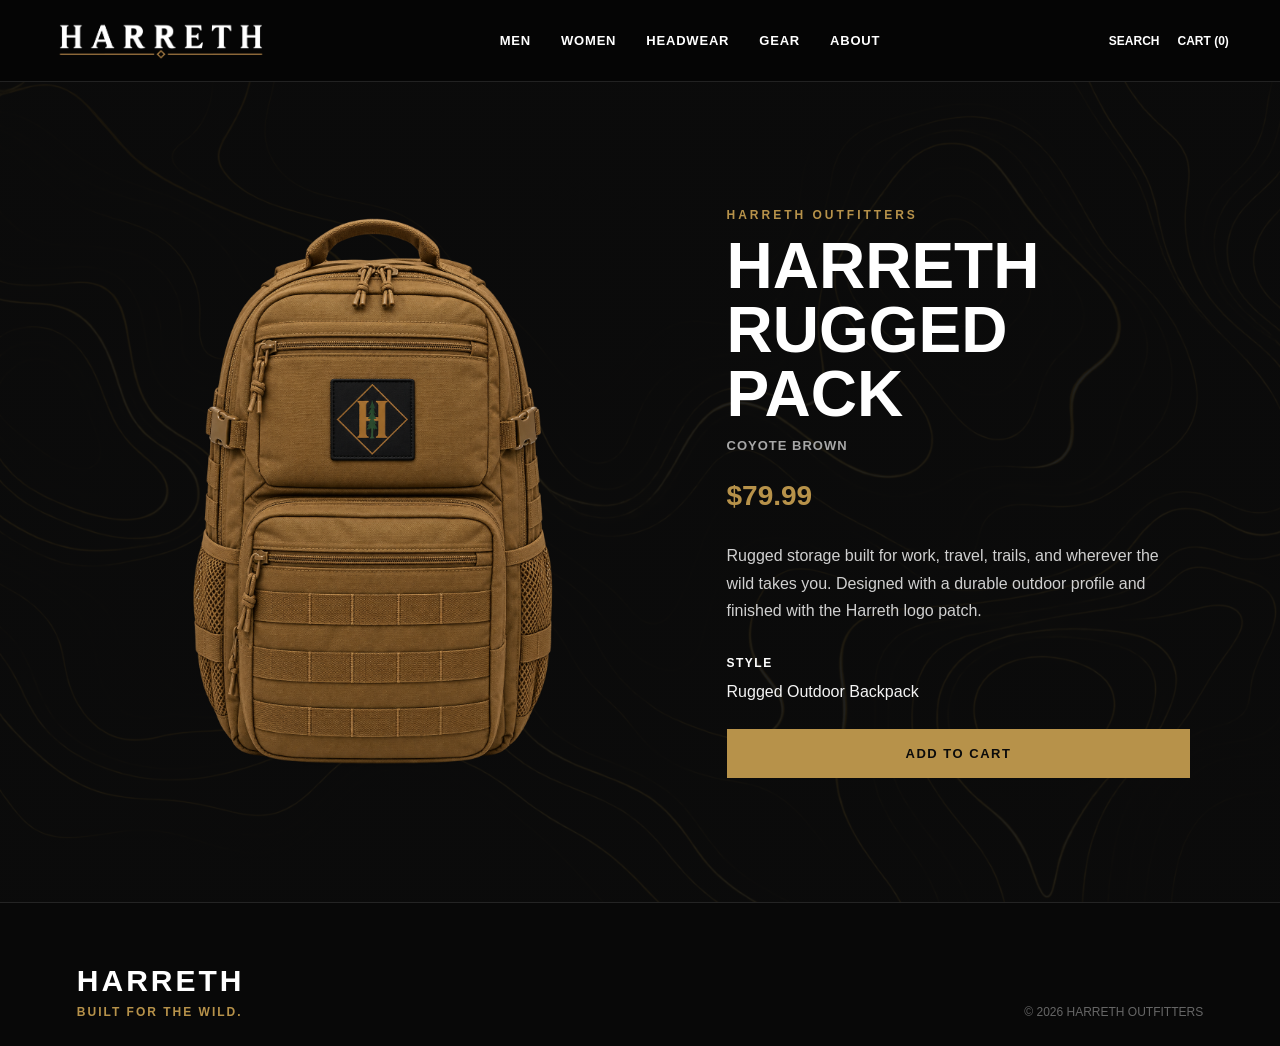
==== gear-backpack.html @ 2b0a272f "Add files via upload" ====
<!DOCTYPE html>
<html lang="en">

<head>
  <meta charset="UTF-8">
  <meta name="viewport" content="width=device-width, initial-scale=1.0">

  <title>Harreth Rugged Backpack | Harreth Outfitters</title>

  <link rel="stylesheet" href="style.css">
</head>

<body>

  <header class="site-header">

    <a href="index.html" class="logo">
      <img src="images/logo.png" alt="Harreth Outfitters">
    </a>

    <nav>
      <a href="men.html">MEN</a>
      <a href="women.html">WOMEN</a>
      <a href="headwear.html">HEADWEAR</a>
      <a href="gear.html">GEAR</a>
      <a href="#">ABOUT</a>
    </nav>

    <div class="header-actions">
      <span>SEARCH</span>
      <span>CART (0)</span>
    </div>

  </header>

  <main class="product-page">

    <div class="product-page-grid">

      <div class="product-page-image">
        <img
          src="images/backpack3.png"
          alt="Harreth Rugged Coyote Brown Backpack"
        >
      </div>

      <div class="product-page-info">

        <p class="product-eyebrow">
          HARRETH OUTFITTERS
        </p>

        <h1>
          HARRETH RUGGED PACK
        </h1>

        <p class="product-color">
          COYOTE BROWN
        </p>

        <p class="product-price">
          $79.99
        </p>

        <p class="product-description">
          Rugged storage built for work, travel, trails, and wherever the wild
          takes you. Designed with a durable outdoor profile and finished with
          the Harreth logo patch.
        </p>

        <div class="product-option">
          <label>STYLE</label>
          <p>Rugged Outdoor Backpack</p>
        </div>

        <button class="add-cart-btn">
          ADD TO CART
        </button>

      </div>

    </div>

  </main>

  <footer>

    <div class="footer-brand">
      <h2>HARRETH</h2>
      <p>BUILT FOR THE WILD.</p>
    </div>

    <p>© 2026 HARRETH OUTFITTERS</p>

  </footer>

</body>

</html>
---- style.css ----
/* ================================
   HARRETH OUTFITTERS
   Clean Master Stylesheet
================================ */

/* ---------- RESET ---------- */

* {
  margin: 0;
  padding: 0;
  box-sizing: border-box;
}

html {
  scroll-behavior: smooth;
}

body {
  font-family: Arial, Helvetica, sans-serif;
  background: #111111;
  color: #f4f4f4;
  line-height: 1.5;
}

img {
  max-width: 100%;
  display: block;
}

a {
  color: inherit;
  text-decoration: none;
}


/* ---------- COLORS ---------- */

:root {
  --black: #0b0b0b;
  --dark: #151515;
  --charcoal: #222222;
  --gray: #8d8d8d;
  --light: #f4f4f4;
  --white: #ffffff;

  --gold: #b7924a;
  --gold-hover: #d0aa60;
}


/* ================================
   SITE HEADER
================================ */

.site-header {
  height: 82px;
  padding: 0 4%;

  display: flex;
  align-items: center;
  justify-content: space-between;

  background: #050505;
  border-bottom: 1px solid #222;

  position: sticky;
  top: 0;
  z-index: 1000;
}

.logo img {
  width: 220px;
  height: auto;
}

nav {
  display: flex;
  gap: 30px;
}

nav a {
  color: var(--white);

  font-size: 13px;
  font-weight: 800;

  letter-spacing: 0.8px;
  text-transform: uppercase;

  transition: color 0.2s ease;
}

nav a:hover {
  color: var(--gold);
}

.header-actions {
  display: flex;
  gap: 18px;

  color: var(--white);

  font-size: 12px;
  font-weight: 700;
}


/* ================================
   HERO
================================ */

.hero {
  min-height: 680px;

  position: relative;

  display: flex;
  align-items: center;

  padding: 60px 7%;

  background:
    linear-gradient(
      90deg,
      rgba(0, 0, 0, 0.88) 0%,
      rgba(0, 0, 0, 0.55) 48%,
      rgba(0, 0, 0, 0.12) 100%
    ),
    url("images/hero.png");

  background-size: cover;
  background-repeat: no-repeat;
  background-position: center 10%;
}

.hero-content {
  max-width: 680px;
}

.hero .eyebrow {
  color: var(--gold);

  font-size: 14px;
  font-weight: 900;

  text-transform: uppercase;
  letter-spacing: 3px;

  margin-bottom: 15px;
}

.hero h1 {
  font-size: clamp(50px, 7vw, 92px);

  line-height: 0.95;
  font-weight: 900;

  letter-spacing: -3px;
  text-transform: uppercase;

  margin-bottom: 25px;
}

.hero-description {
  max-width: 570px;

  color: #d2d2d2;

  font-size: 18px;

  margin-bottom: 32px;
}

.hero-buttons {
  display: flex;
  align-items: center;
  flex-wrap: wrap;
}


/* ================================
   BUTTONS
================================ */

.btn {
  display: inline-block;

  background: var(--gold);
  color: var(--black);

  padding: 16px 30px;

  border: 2px solid var(--gold);

  font-size: 13px;
  font-weight: 900;

  letter-spacing: 1.5px;
  text-transform: uppercase;

  transition:
    background 0.2s ease,
    border-color 0.2s ease,
    color 0.2s ease,
    transform 0.2s ease;
}

.btn:hover {
  background: var(--gold-hover);
  border-color: var(--gold-hover);
  transform: translateY(-2px);
}

.btn-dark {
  background: transparent;
  color: var(--white);

  border-color: var(--white);

  margin-left: 10px;
}

.btn-dark:hover {
  background: var(--white);
  border-color: var(--white);
  color: var(--black);
}


/* ================================
   GENERAL SECTIONS
================================ */

section {
  padding: 85px 6%;
}

.section-heading {
  max-width: 1500px;
  margin: 0 auto 10px;
}

.section-heading > p {
  color: var(--white);

  font-size: 13px;
  font-weight: 800;

  letter-spacing: 0.5px;
  text-transform: uppercase;
}

.section-heading h2 {
  color: var(--white);

  font-size: clamp(26px, 3vw, 38px);
  font-weight: 900;

  line-height: 1;
  text-transform: uppercase;

  margin-top: 5px;
}


/* ================================
   CATEGORY / SHOP HARRETH GRID
================================ */

.categories {
  background:
    linear-gradient(
      rgba(10, 10, 10, 0.88),
      rgba(10, 10, 10, 0.88)
    ),
    url("images/topo-lines.png");

  background-size: cover;
  background-position: center;
  background-repeat: no-repeat;
}

.category-grid {
  max-width: 1500px;
  margin: auto;

  display: grid;
  grid-template-columns: repeat(4, minmax(0, 1fr));

  gap: 14px;
}

.category-card {
  min-height: 440px;

  position: relative;
  overflow: hidden;

  background: #1f1f1f;

  display: flex;
  align-items: flex-end;

  cursor: pointer;

  transition:
    transform 0.3s ease,
    border-color 0.3s ease;
}

.category-card:hover {
  transform: translateY(-6px);
}

.category-card img {
  position: absolute;

  width: 100%;
  height: 85%;

  top: 20px;
  left: 0;

  object-fit: contain;

  transition: transform 0.4s ease;
}

.category-card:hover img {
  transform: scale(1.04);
}

.category-card::after {
  content: "";

  position: absolute;
  inset: 0;

  background:
    linear-gradient(
      to top,
      rgba(0, 0, 0, 0.98) 0%,
      rgba(0, 0, 0, 0.78) 18%,
      rgba(0, 0, 0, 0.20) 48%,
      rgba(0, 0, 0, 0.02) 72%
    );

  pointer-events: none;
}

/*
   Your current index.html uses a plain <div>
   inside each .category-card, so target that
   directly instead of the old .category-content class.
*/

.category-card > div {
  position: relative;
  z-index: 2;

  width: 100%;

  padding: 30px 22px 22px;
}

.category-card > div span {
  display: block;

  color: var(--gold);

  font-size: 14px;
  font-weight: 800;

  letter-spacing: 1px;

  margin-bottom: 3px;
}

.category-card > div h3 {
  color: var(--white);

  font-size: 25px;
  font-weight: 900;

  line-height: 1;
  letter-spacing: -0.5px;

  text-transform: uppercase;

  margin: 0 0 7px;
}

.category-card > div p {
  color: #d5d5d5;

  font-size: 13px;
  font-weight: 700;

  letter-spacing: 1px;
  text-transform: uppercase;

  margin: 0;

  transition:
    color 0.3s ease,
    transform 0.3s ease;
}

.category-card:hover > div p {
  color: var(--white);
  transform: translateX(3px);
}


/* ================================
   BRAND STRIP
================================ */

.brand-strip {
  padding: 55px 6%;

  background: #111111;

  display: flex;
  align-items: center;
  justify-content: space-between;

  gap: 24px;

  border-top: 1px solid #202020;
  border-bottom: 1px solid #202020;
}

.brand-strip p {
  color: var(--white);

  font-size: clamp(17px, 2vw, 24px);
  font-weight: 900;

  letter-spacing: 0.5px;
  text-transform: uppercase;
}


/* ================================
   FOOTER
================================ */

footer {
  background: #080808;

  padding: 55px 6% 25px;

  border-top: 1px solid #242424;

  display: flex;
  align-items: flex-end;
  justify-content: space-between;

  gap: 30px;
}

.footer-brand h2 {
  color: var(--white);

  font-size: 30px;
  font-weight: 900;

  letter-spacing: 3px;
}

.footer-brand p {
  color: var(--gold);

  font-size: 12px;
  font-weight: 800;

  letter-spacing: 2px;
}

footer > p {
  color: #666;

  font-size: 12px;
}


/* ================================
   MEN'S COLLECTION PAGE
================================ */

.mens-hero {
  background: #161616;

  padding: 90px 8%;

  border-bottom: 1px solid #2c2c2c;
}

.mens-hero-content {
  max-width: 800px;
}

.mens-hero h1 {
  font-size: clamp(42px, 6vw, 78px);

  margin: 10px 0 15px;

  line-height: 0.95;
}

.mens-hero-content > p:last-child {
  max-width: 620px;

  font-size: 18px;

  color: #c9c9c9;
}

.mens-shop {
  padding: 70px 8% 100px;

  background:
    linear-gradient(
      rgba(10, 10, 10, 0.88),
      rgba(10, 10, 10, 0.88)
    ),
    url("images/topo-lines.png");

  background-size: cover;
  background-position: center;
  background-repeat: no-repeat;
}

.mens-shop .section-heading {
  margin-bottom: 35px;
}

.mens-shop .section-heading h2 {
  font-size: clamp(32px, 4vw, 52px);

  margin-top: 6px;
}

.product-grid {
  display: grid;

  grid-template-columns: repeat(2, minmax(0, 1fr));

  gap: 28px;
}

.product-card {
  background: transparent;

  padding: 20px;

  transition: transform 0.25s ease;
}

.product-card:hover {
  transform: translateY(-5px);
}

.product-card img {
  width: 100%;

  aspect-ratio: 1 / 1;

  object-fit: contain;

  background: transparent;
}

.product-card h3 {
  margin: 18px 0 5px;

  color: var(--white);

  font-size: 20px;

  letter-spacing: 0.5px;
}

.product-card p {
  margin: 0;

  color: #a9a9a9;
}


/* ================================
   TABLET
================================ */

@media (max-width: 1000px) {

  .site-header {
    padding: 0 20px;
  }

  nav {
    gap: 18px;
  }

  .category-grid {
    grid-template-columns: repeat(2, minmax(0, 1fr));
  }

}


/* ================================
   PHONE
================================ */

@media (max-width: 700px) {

  section {
    padding: 60px 20px;
  }

  .site-header {
    height: 70px;

    padding: 0 18px;
  }

  .logo img {
    width: 170px;
  }

  nav {
    display: none;
  }

  .header-actions {
    gap: 10px;

    font-size: 10px;
  }

  .hero {
    min-height: 620px;

    padding: 70px 22px;

    align-items: flex-end;

    background:
      linear-gradient(
        to top,
        rgba(0, 0, 0, 0.92),
        rgba(0, 0, 0, 0.25)
      ),
      url("images/hero.png");

    background-size: cover;
    background-position: 35% center;
    background-repeat: no-repeat;
  }

  .hero h1 {
    font-size: 52px;

    letter-spacing: -2px;
  }

  .hero-description {
    font-size: 16px;
  }

  .hero-buttons {
    display: block;
  }

  .btn {
    width: 100%;

    text-align: center;

    margin-bottom: 10px;
  }

  .btn-dark {
    margin-left: 0;
  }

  .category-grid {
    grid-template-columns: 1fr;

    gap: 12px;
  }

  .category-card {
    min-height: 390px;
  }

  .category-card > div {
    padding: 26px 20px 20px;
  }

  .category-card > div h3 {
    font-size: 23px;
  }

  .brand-strip {
    flex-direction: column;
    align-items: flex-start;

    padding: 45px 20px;
  }

  footer {
    flex-direction: column;
    align-items: flex-start;

    padding-left: 20px;
    padding-right: 20px;
  }

  .product-grid {
    grid-template-columns: 1fr;
  }

  .mens-hero {
    padding: 65px 6%;
  }

  .mens-shop {
    padding: 50px 6% 80px;
  }

}

/* ================================
   PRODUCT DETAIL PAGE
================================ */

.product-page {
  min-height: 700px;

  background:
    linear-gradient(
      rgba(10, 10, 10, 0.90),
      rgba(10, 10, 10, 0.90)
    ),
    url("images/topo-lines.png");

  background-size: cover;
  background-position: center;

  padding: 90px 7%;
}

.product-page-grid {
  max-width: 1300px;
  margin: auto;

  display: grid;
  grid-template-columns: 1.1fr 0.9fr;

  gap: 70px;
  align-items: center;
}

.product-page-image {
  background: transparent;

  min-height: 600px;

  display: flex;
  align-items: center;
  justify-content: center;

  padding: 40px;
}

.product-page-image img {
  width: 100%;
  max-height: 560px;

  object-fit: contain;
}

.product-page-info {
  max-width: 520px;
}

.product-eyebrow {
  color: var(--gold);

  font-size: 12px;
  font-weight: 900;

  letter-spacing: 3px;
  text-transform: uppercase;

  margin-bottom: 10px;
}

.product-page-info h1 {
  color: #ffffff;

  font-size: clamp(38px, 5vw, 64px);
  font-weight: 900;

  line-height: 1;

  margin-bottom: 10px;
}

.product-color {
  color: #a7a7a7;

  font-size: 13px;
  font-weight: 700;

  letter-spacing: 1px;

  margin-bottom: 20px;
}

.product-price {
  color: var(--gold);

  font-size: 28px;
  font-weight: 900;

  margin-bottom: 25px;
}

.product-description {
  color: #d0d0d0;

  font-size: 16px;
  line-height: 1.7;

  margin-bottom: 30px;
}

.product-option {
  margin-bottom: 25px;
}

.product-option label {
  display: block;

  color: #ffffff;

  font-size: 12px;
  font-weight: 900;

  letter-spacing: 1.5px;

  margin-bottom: 8px;
}

.product-option select {
  width: 100%;

  background: #1b1b1b;
  color: #ffffff;

  border: 1px solid #444;

  padding: 14px;

  font-size: 14px;
}

.add-cart-btn {
  width: 100%;

  background: var(--gold);
  color: #0b0b0b;

  border: none;

  padding: 17px;

  font-size: 13px;
  font-weight: 900;

  letter-spacing: 1.5px;
  text-transform: uppercase;

  cursor: pointer;

  transition: background 0.2s ease;
}

.add-cart-btn:hover {
  background: var(--gold-hover);
}

@media (max-width: 800px) {

  .product-page-grid {
    grid-template-columns: 1fr;

    gap: 35px;
  }

  .product-page-image {
    min-height: 420px;
  }

}

/* ================================
   PRODUCT DETAIL PAGE
================================ */

.product-page {
  min-height: 700px;

  background:
    linear-gradient(
      rgba(10, 10, 10, 0.90),
      rgba(10, 10, 10, 0.90)
    ),
    url("images/topo-lines.png");

  background-size: cover;
  background-position: center;

  padding: 90px 7%;
}

.product-page-grid {
  max-width: 1300px;
  margin: auto;

  display: grid;
  grid-template-columns: 1.1fr 0.9fr;

  gap: 70px;
  align-items: center;
}

.product-page-image {
  background: transparent;

  min-height: 600px;

  display: flex;
  align-items: center;
  justify-content: center;

  padding: 40px;
}

.product-page-image img {
  width: 100%;
  max-height: 560px;

  object-fit: contain;
}

.product-page-info {
  max-width: 520px;
}

.product-eyebrow {
  color: var(--gold);

  font-size: 12px;
  font-weight: 900;

  letter-spacing: 3px;
  text-transform: uppercase;

  margin-bottom: 10px;
}

.product-page-info h1 {
  color: #ffffff;

  font-size: clamp(38px, 5vw, 64px);
  font-weight: 900;

  line-height: 1;

  margin-bottom: 10px;
}

.product-color {
  color: #a7a7a7;

  font-size: 13px;
  font-weight: 700;

  letter-spacing: 1px;

  margin-bottom: 20px;
}

.product-price {
  color: var(--gold);

  font-size: 28px;
  font-weight: 900;

  margin-bottom: 25px;
}

.product-description {
  color: #d0d0d0;

  font-size: 16px;
  line-height: 1.7;

  margin-bottom: 30px;
}

.product-option {
  margin-bottom: 25px;
}

.product-option label {
  display: block;

  color: #ffffff;

  font-size: 12px;
  font-weight: 900;

  letter-spacing: 1.5px;

  margin-bottom: 8px;
}

.product-option select {
  width: 100%;

  background: #1b1b1b;
  color: #ffffff;

  border: 1px solid #444;

  padding: 14px;

  font-size: 14px;
}

.add-cart-btn {
  width: 100%;

  background: var(--gold);
  color: #0b0b0b;

  border: none;

  padding: 17px;

  font-size: 13px;
  font-weight: 900;

  letter-spacing: 1.5px;
  text-transform: uppercase;

  cursor: pointer;

  transition: background 0.2s ease;
}

.add-cart-btn:hover {
  background: var(--gold-hover);
}

@media (max-width: 800px) {

  .product-page-grid {
    grid-template-columns: 1fr;
    gap: 35px;
  }

  .product-page-image {
    min-height: 420px;
  }
}

/* DARK PRODUCT CARDS */

.product-card {
    background: transparent;
}

.product-card img {
    background: transparent;
}

.product-card h3 {
    color: #ffffff;
}

.product-card p {
    color: #a9a9a9;
}
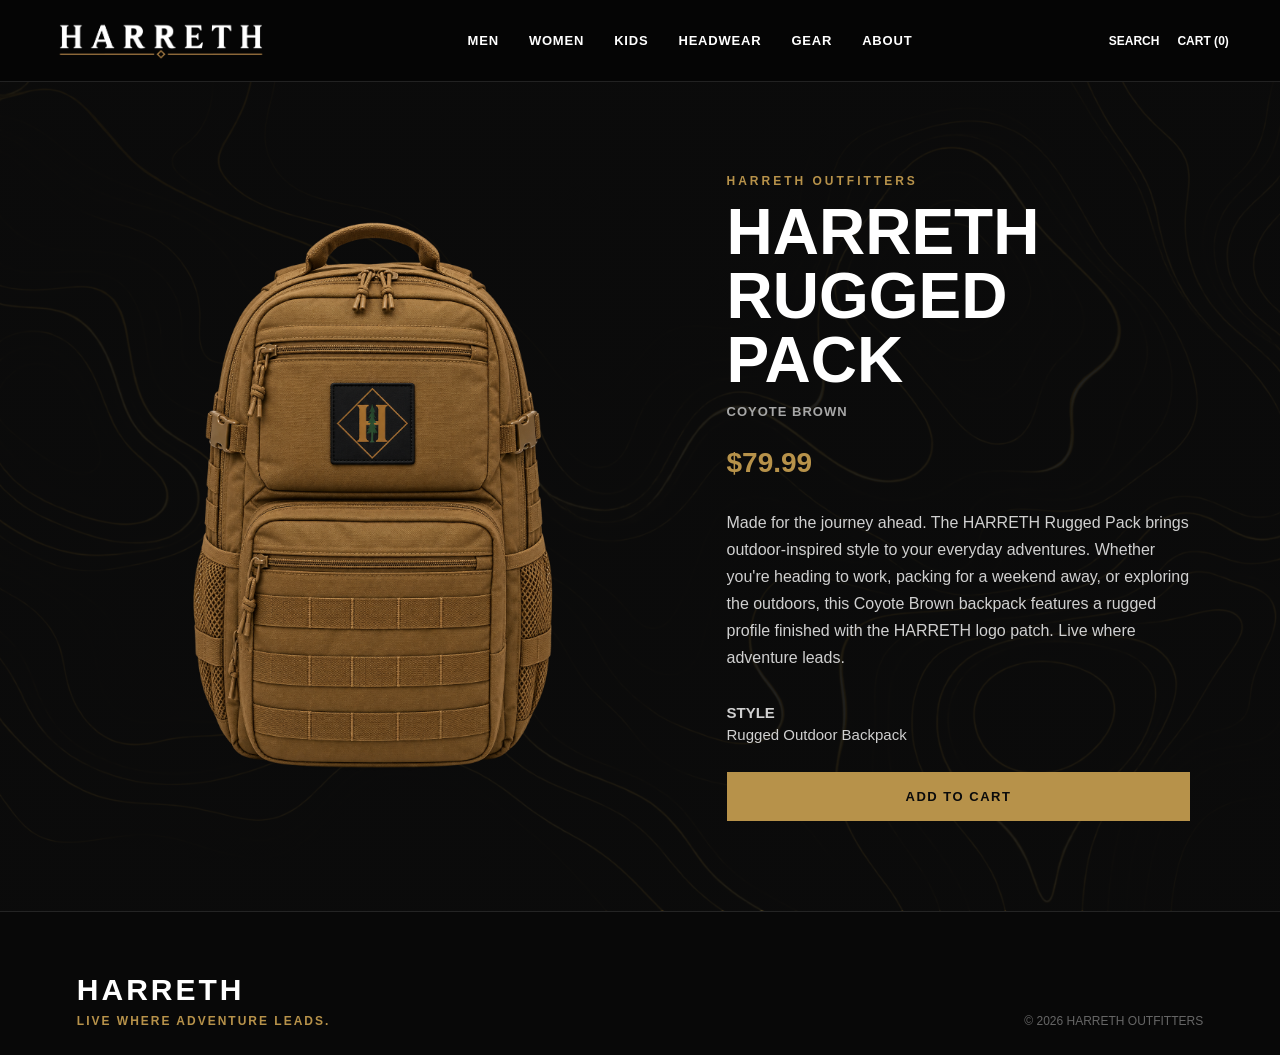
==== commit 60d0f201: "Add files via upload" ====
--- a/gear-backpack.html
+++ b/gear-backpack.html
@@ -1,99 +1,280 @@
+
 <!DOCTYPE html>
 <html lang="en">
 
 <head>
-  <meta charset="UTF-8">
-  <meta name="viewport" content="width=device-width, initial-scale=1.0">
-
-  <title>Harreth Rugged Backpack | Harreth Outfitters</title>
-
-  <link rel="stylesheet" href="style.css">
+    <meta charset="UTF-8">
+    <meta name="viewport" content="width=device-width, initial-scale=1.0">
+
+    <title>Rugged Backpack | HARRETH Outfitters</title>
+
+    <meta
+        name="description"
+        content="Explore the HARRETH Rugged Pack in Coyote Brown. Outdoor-inspired storage for work, travel, and adventures. Live Where Adventure Leads."
+    >
+
+    <link rel="stylesheet" href="style.css">
+
+    <!-- SNIPCART STYLES -->
+    <link
+        rel="stylesheet"
+        href="https://cdn.snipcart.com/themes/v3.0.31/default/snipcart.css"
+    >
+
+    <style>
+
+        /* HEADER BUTTONS */
+
+        .header-search,
+        .header-cart {
+            background: transparent;
+            border: none;
+            color: inherit;
+            font: inherit;
+            cursor: pointer;
+            padding: 0;
+        }
+
+        .header-search:hover,
+        .header-cart:hover {
+            color: #C2A15D;
+        }
+
+        .header-search:focus-visible,
+        .header-cart:focus-visible {
+            outline: 2px solid #C2A15D;
+            outline-offset: 5px;
+        }
+
+        /* MOBILE NAVIGATION */
+
+        @media (max-width: 768px) {
+
+            .site-header nav {
+                display: flex;
+                flex-wrap: wrap;
+                justify-content: center;
+                gap: 10px 15px;
+            }
+
+            .site-header nav a {
+                white-space: nowrap;
+                font-size: 12px;
+            }
+
+        }
+
+    </style>
+
 </head>
 
 <body>
 
-  <header class="site-header">
-
-    <a href="index.html" class="logo">
-      <img src="images/logo.png" alt="Harreth Outfitters">
-    </a>
-
-    <nav>
-      <a href="men.html">MEN</a>
-      <a href="women.html">WOMEN</a>
-      <a href="headwear.html">HEADWEAR</a>
-      <a href="gear.html">GEAR</a>
-      <a href="#">ABOUT</a>
-    </nav>
-
-    <div class="header-actions">
-      <span>SEARCH</span>
-      <span>CART (0)</span>
+    <!-- =====================================
+         SNIPCART CONTAINER
+    ===================================== -->
+
+    <div
+        hidden
+        id="snipcart"
+        data-api-key="YWJiZDUxYmMtMzdiNS00NTY1LWFiMDYtNjZjY2NhNDY3MTk3NjM5MjIwNTk5NDM5Njg2NjI3">
     </div>
 
-  </header>
-
-  <main class="product-page">
-
-    <div class="product-page-grid">
-
-      <div class="product-page-image">
-        <img
-          src="images/backpack3.png"
-          alt="Harreth Rugged Coyote Brown Backpack"
-        >
-      </div>
-
-      <div class="product-page-info">
-
-        <p class="product-eyebrow">
-          HARRETH OUTFITTERS
+
+    <!-- =====================================
+         HEADER
+    ===================================== -->
+
+    <header class="site-header">
+
+        <div class="logo">
+
+            <a href="index.html">
+                <img
+                    src="images/logo.png"
+                    alt="HARRETH Outfitters"
+                >
+            </a>
+
+        </div>
+
+        <nav aria-label="Main navigation">
+
+            <a href="men.html">MEN</a>
+
+            <a href="women.html">WOMEN</a>
+
+            <a href="kids.html">KIDS</a>
+
+            <a href="headwear.html">HEADWEAR</a>
+
+            <a href="gear.html" aria-current="page">GEAR</a>
+
+            <a href="about.html">ABOUT</a>
+
+        </nav>
+
+        <div class="header-actions">
+
+            <button
+                type="button"
+                class="header-search"
+                onclick="openHarrethSearch()"
+            >
+                SEARCH
+            </button>
+
+            <button
+                type="button"
+                class="header-cart snipcart-checkout"
+            >
+                CART
+                (<span class="snipcart-items-count">0</span>)
+            </button>
+
+        </div>
+
+    </header>
+
+
+    <!-- =====================================
+         MAIN PRODUCT CONTENT
+    ===================================== -->
+
+    <main>
+
+        <section class="product-page">
+
+            <div class="product-page-grid">
+
+                <!-- PRODUCT IMAGE -->
+
+                <div class="product-page-image">
+
+                    <img
+                        src="images/backpack3.png"
+                        alt="HARRETH Rugged Pack in Coyote Brown"
+                    >
+
+                </div>
+
+
+                <!-- PRODUCT INFORMATION -->
+
+                <div class="product-page-info">
+
+                    <p class="product-eyebrow">
+                        HARRETH OUTFITTERS
+                    </p>
+
+                    <h1>
+                        HARRETH RUGGED PACK
+                    </h1>
+
+                    <p class="product-color">
+                        COYOTE BROWN
+                    </p>
+
+                    <p class="product-price">
+                        $79.99
+                    </p>
+
+                    <p class="product-description">
+                        Made for the journey ahead.
+
+                        The HARRETH Rugged Pack brings
+                        outdoor-inspired style to your
+                        everyday adventures.
+
+                        Whether you're heading to work,
+                        packing for a weekend away,
+                        or exploring the outdoors,
+                        this Coyote Brown backpack
+                        features a rugged profile
+                        finished with the HARRETH
+                        logo patch.
+
+                        Live where adventure leads.
+                    </p>
+
+
+                    <!-- BACKPACK STYLE -->
+
+                    <div class="product-option">
+
+                        <p>
+                            <strong>STYLE</strong>
+                        </p>
+
+                        <p>
+                            Rugged Outdoor Backpack
+                        </p>
+
+                    </div>
+
+
+                    <!-- ADD TO CART -->
+
+                    <button
+                        type="button"
+                        id="backpack-add"
+                        class="add-cart-btn snipcart-add-item"
+
+                        data-item-id="harreth-rugged-pack-coyote"
+                        data-item-name="Harreth Rugged Pack - Coyote Brown"
+                        data-item-price="79.99"
+                        data-item-url="/gear-backpack.html"
+                        data-item-image="https://harrethoutfitters.com/images/backpack3.png"
+                        data-item-description="HARRETH Rugged Pack in Coyote Brown. Outdoor-inspired storage for work, travel, and everyday adventures."
+                    >
+                        ADD TO CART
+                    </button>
+
+                </div>
+
+            </div>
+
+        </section>
+
+    </main>
+
+
+    <!-- =====================================
+         FOOTER
+    ===================================== -->
+
+    <footer>
+
+        <div class="footer-brand">
+
+            <h2>HARRETH</h2>
+
+            <p>LIVE WHERE ADVENTURE LEADS.</p>
+
+        </div>
+
+        <p>
+            © 2026 HARRETH OUTFITTERS
         </p>
 
-        <h1>
-          HARRETH RUGGED PACK
-        </h1>
-
-        <p class="product-color">
-          COYOTE BROWN
-        </p>
-
-        <p class="product-price">
-          $79.99
-        </p>
-
-        <p class="product-description">
-          Rugged storage built for work, travel, trails, and wherever the wild
-          takes you. Designed with a durable outdoor profile and finished with
-          the Harreth logo patch.
-        </p>
-
-        <div class="product-option">
-          <label>STYLE</label>
-          <p>Rugged Outdoor Backpack</p>
-        </div>
-
-        <button class="add-cart-btn">
-          ADD TO CART
-        </button>
-
-      </div>
-
-    </div>
-
-  </main>
-
-  <footer>
-
-    <div class="footer-brand">
-      <h2>HARRETH</h2>
-      <p>BUILT FOR THE WILD.</p>
-    </div>
-
-    <p>© 2026 HARRETH OUTFITTERS</p>
-
-  </footer>
+    </footer>
+
+
+    <!-- =====================================
+         SCRIPTS
+    ===================================== -->
+
+    <!-- SNIPCART SCRIPT -->
+
+    <script
+        async
+        src="https://cdn.snipcart.com/themes/v3.0.31/default/snipcart.js">
+    </script>
+
+    <!-- HARRETH SEARCH SCRIPT -->
+
+    <script src="script.js"></script>
 
 </body>
 
-</html>+</html>
--- a/style.css
+++ b/style.css
@@ -1,9 +1,11 @@
-/* ================================
+
+/* =========================================
    HARRETH OUTFITTERS
-   Clean Master Stylesheet
-================================ */
-
-/* ---------- RESET ---------- */
+   COMPLETE MASTER STYLESHEET
+   CHECKOUT REFINEMENT
+   ========================================= */
+
+/* RESET */
 
 * {
   margin: 0;
@@ -32,8 +34,7 @@
   text-decoration: none;
 }
 
-
-/* ---------- COLORS ---------- */
+/* COLORS */
 
 :root {
   --black: #0b0b0b;
@@ -42,27 +43,23 @@
   --gray: #8d8d8d;
   --light: #f4f4f4;
   --white: #ffffff;
-
   --gold: #b7924a;
   --gold-hover: #d0aa60;
-}
-
-
-/* ================================
-   SITE HEADER
-================================ */
+  --cream: #e8ddc5;
+}
+
+/* =========================================
+   HEADER
+   ========================================= */
 
 .site-header {
   height: 82px;
   padding: 0 4%;
-
   display: flex;
   align-items: center;
   justify-content: space-between;
-
   background: #050505;
   border-bottom: 1px solid #222;
-
   position: sticky;
   top: 0;
   z-index: 1000;
@@ -73,61 +70,81 @@
   height: auto;
 }
 
-nav {
+.site-header nav {
   display: flex;
   gap: 30px;
 }
 
-nav a {
-  color: var(--white);
-
+.site-header nav a {
+  color: #ffffff;
   font-size: 13px;
   font-weight: 800;
-
   letter-spacing: 0.8px;
   text-transform: uppercase;
-
   transition: color 0.2s ease;
 }
 
-nav a:hover {
+.site-header nav a:hover,
+.site-header nav a:focus-visible {
   color: var(--gold);
 }
 
 .header-actions {
   display: flex;
+  align-items: center;
   gap: 18px;
-
-  color: var(--white);
-
+  color: #ffffff;
   font-size: 12px;
   font-weight: 700;
 }
 
-
-/* ================================
-   HERO
-================================ */
+.site-header .header-search,
+.site-header .header-cart {
+  background: transparent;
+  border: none;
+  color: #ffffff;
+  font-family: Arial, Helvetica, sans-serif;
+  font-size: 12px;
+  font-weight: 700;
+  cursor: pointer;
+  padding: 0;
+  transition: color 0.2s ease;
+}
+
+.site-header .header-search:hover,
+.site-header .header-cart:hover {
+  color: var(--gold);
+}
+
+.site-header .header-search:focus-visible,
+.site-header .header-cart:focus-visible {
+  outline: 2px solid var(--gold);
+  outline-offset: 5px;
+}
+
+.site-header .snipcart-items-count {
+  color: inherit;
+  font: inherit;
+}
+
+/* =========================================
+   HOMEPAGE HERO
+   ========================================= */
 
 .hero {
   min-height: 680px;
-
   position: relative;
-
   display: flex;
   align-items: center;
-
   padding: 60px 7%;
-
   background:
     linear-gradient(
       90deg,
-      rgba(0, 0, 0, 0.88) 0%,
-      rgba(0, 0, 0, 0.55) 48%,
-      rgba(0, 0, 0, 0.12) 100%
+      rgba(0,0,0,0.88) 0%,
+      rgba(0,0,0,0.55) 48%,
+      rgba(0,0,0,0.12) 100%
     ),
     url("images/hero.png");
-
   background-size: cover;
   background-repeat: no-repeat;
   background-position: center 10%;
@@ -139,35 +156,26 @@
 
 .hero .eyebrow {
   color: var(--gold);
-
   font-size: 14px;
   font-weight: 900;
-
   text-transform: uppercase;
   letter-spacing: 3px;
-
   margin-bottom: 15px;
 }
 
 .hero h1 {
-  font-size: clamp(50px, 7vw, 92px);
-
+  font-size: clamp(50px,7vw,92px);
   line-height: 0.95;
   font-weight: 900;
-
   letter-spacing: -3px;
   text-transform: uppercase;
-
   margin-bottom: 25px;
 }
 
 .hero-description {
   max-width: 570px;
-
   color: #d2d2d2;
-
   font-size: 18px;
-
   margin-bottom: 32px;
 }
 
@@ -175,29 +183,21 @@
   display: flex;
   align-items: center;
   flex-wrap: wrap;
-}
-
-
-/* ================================
-   BUTTONS
-================================ */
+  gap: 10px;
+}
+
+/* BUTTONS */
 
 .btn {
   display: inline-block;
-
   background: var(--gold);
   color: var(--black);
-
   padding: 16px 30px;
-
   border: 2px solid var(--gold);
-
   font-size: 13px;
   font-weight: 900;
-
   letter-spacing: 1.5px;
   text-transform: uppercase;
-
   transition:
     background 0.2s ease,
     border-color 0.2s ease,
@@ -211,25 +211,38 @@
   transform: translateY(-2px);
 }
 
+.btn-gold {
+  background: var(--gold);
+  color: var(--black);
+  border-color: var(--gold);
+}
+
 .btn-dark {
   background: transparent;
-  color: var(--white);
-
-  border-color: var(--white);
-
-  margin-left: 10px;
+  color: #ffffff;
+  border-color: #ffffff;
 }
 
 .btn-dark:hover {
-  background: var(--white);
-  border-color: var(--white);
+  background: #ffffff;
   color: var(--black);
 }
 
-
-/* ================================
+.btn-cream {
+  background: var(--cream);
+  color: #24231f;
+  border-color: var(--cream);
+}
+
+.btn-cream:hover {
+  background: #f5edde;
+  color: #24231f;
+  border-color: #f5edde;
+}
+
+/* =========================================
    GENERAL SECTIONS
-================================ */
+   ========================================= */
 
 section {
   padding: 85px 6%;
@@ -241,40 +254,33 @@
 }
 
 .section-heading > p {
-  color: var(--white);
-
+  color: #ffffff;
   font-size: 13px;
   font-weight: 800;
-
   letter-spacing: 0.5px;
   text-transform: uppercase;
 }
 
 .section-heading h2 {
-  color: var(--white);
-
-  font-size: clamp(26px, 3vw, 38px);
+  color: #ffffff;
+  font-size: clamp(26px,3vw,38px);
   font-weight: 900;
-
   line-height: 1;
   text-transform: uppercase;
-
   margin-top: 5px;
 }
 
-
-/* ================================
-   CATEGORY / SHOP HARRETH GRID
-================================ */
+/* =========================================
+   CATEGORIES
+   ========================================= */
 
 .categories {
   background:
     linear-gradient(
-      rgba(10, 10, 10, 0.88),
-      rgba(10, 10, 10, 0.88)
+      rgba(10,10,10,0.88),
+      rgba(10,10,10,0.88)
     ),
     url("images/topo-lines.png");
-
   background-size: cover;
   background-position: center;
   background-repeat: no-repeat;
@@ -283,29 +289,20 @@
 .category-grid {
   max-width: 1500px;
   margin: auto;
-
   display: grid;
-  grid-template-columns: repeat(4, minmax(0, 1fr));
-
+  grid-template-columns: repeat(4,minmax(0,1fr));
   gap: 14px;
 }
 
 .category-card {
   min-height: 440px;
-
   position: relative;
   overflow: hidden;
-
   background: #1f1f1f;
-
   display: flex;
   align-items: flex-end;
-
   cursor: pointer;
-
-  transition:
-    transform 0.3s ease,
-    border-color 0.3s ease;
+  transition: transform 0.3s ease;
 }
 
 .category-card:hover {
@@ -314,15 +311,11 @@
 
 .category-card img {
   position: absolute;
-
   width: 100%;
   height: 85%;
-
   top: 20px;
   left: 0;
-
   object-fit: contain;
-
   transition: transform 0.4s ease;
 }
 
@@ -332,168 +325,164 @@
 
 .category-card::after {
   content: "";
-
   position: absolute;
   inset: 0;
-
-  background:
-    linear-gradient(
-      to top,
-      rgba(0, 0, 0, 0.98) 0%,
-      rgba(0, 0, 0, 0.78) 18%,
-      rgba(0, 0, 0, 0.20) 48%,
-      rgba(0, 0, 0, 0.02) 72%
-    );
-
+  background: linear-gradient(
+    to top,
+    rgba(0,0,0,0.98) 0%,
+    rgba(0,0,0,0.78) 18%,
+    rgba(0,0,0,0.20) 48%,
+    rgba(0,0,0,0.02) 72%
+  );
   pointer-events: none;
 }
-
-/*
-   Your current index.html uses a plain <div>
-   inside each .category-card, so target that
-   directly instead of the old .category-content class.
-*/
 
 .category-card > div {
   position: relative;
   z-index: 2;
-
   width: 100%;
-
   padding: 30px 22px 22px;
 }
 
 .category-card > div span {
   display: block;
-
   color: var(--gold);
-
   font-size: 14px;
   font-weight: 800;
-
   letter-spacing: 1px;
-
   margin-bottom: 3px;
 }
 
 .category-card > div h3 {
-  color: var(--white);
-
+  color: #ffffff;
   font-size: 25px;
   font-weight: 900;
-
   line-height: 1;
   letter-spacing: -0.5px;
-
   text-transform: uppercase;
-
-  margin: 0 0 7px;
+  margin-bottom: 7px;
 }
 
 .category-card > div p {
   color: #d5d5d5;
-
   font-size: 13px;
   font-weight: 700;
-
   letter-spacing: 1px;
   text-transform: uppercase;
-
-  margin: 0;
-
   transition:
     color 0.3s ease,
     transform 0.3s ease;
 }
 
 .category-card:hover > div p {
-  color: var(--white);
+  color: #ffffff;
   transform: translateX(3px);
 }
 
-
-/* ================================
+/* CATEGORY HEADINGS */
+
+.categories .section-heading {
+  max-width: 1500px;
+  margin: 0 auto 32px;
+}
+
+.categories .section-heading > p {
+  display: flex;
+  align-items: center;
+  gap: 14px;
+  color: var(--gold);
+  font-size: 14px;
+  font-weight: 900;
+  letter-spacing: 4px;
+  text-transform: uppercase;
+  white-space: nowrap;
+}
+
+.categories .section-heading > p::after {
+  content: "";
+  display: block;
+  width: min(430px,42vw);
+  height: 2px;
+  background: linear-gradient(
+    to right,
+    rgba(183,146,74,1),
+    rgba(183,146,74,0)
+  );
+}
+
+.categories .section-heading h2 {
+  margin-top: 12px;
+  color: #ffffff;
+  font-size: clamp(34px,4.8vw,62px);
+  font-weight: 900;
+  line-height: 0.95;
+  letter-spacing: -1px;
+  text-transform: uppercase;
+}
+
+/* =========================================
    BRAND STRIP
-================================ */
+   ========================================= */
 
 .brand-strip {
   padding: 55px 6%;
-
   background: #111111;
-
   display: flex;
   align-items: center;
   justify-content: space-between;
-
   gap: 24px;
-
   border-top: 1px solid #202020;
   border-bottom: 1px solid #202020;
 }
 
 .brand-strip p {
-  color: var(--white);
-
-  font-size: clamp(17px, 2vw, 24px);
+  color: #ffffff;
+  font-size: clamp(17px,2vw,24px);
   font-weight: 900;
-
   letter-spacing: 0.5px;
   text-transform: uppercase;
 }
 
-
-/* ================================
+/* =========================================
    FOOTER
-================================ */
-
-footer {
+   ========================================= */
+
+body > footer {
   background: #080808;
-
   padding: 55px 6% 25px;
-
   border-top: 1px solid #242424;
-
   display: flex;
   align-items: flex-end;
   justify-content: space-between;
-
   gap: 30px;
 }
 
 .footer-brand h2 {
-  color: var(--white);
-
+  color: #ffffff;
   font-size: 30px;
   font-weight: 900;
-
   letter-spacing: 3px;
 }
 
 .footer-brand p {
   color: var(--gold);
-
   font-size: 12px;
   font-weight: 800;
-
   letter-spacing: 2px;
 }
 
-footer > p {
-  color: #666;
-
+body > footer > p {
+  color: #666666;
   font-size: 12px;
 }
 
-
-/* ================================
-   MEN'S COLLECTION PAGE
-================================ */
+/* =========================================
+   COLLECTION PAGES
+   ========================================= */
 
 .mens-hero {
   background: #161616;
-
   padding: 90px 8%;
-
   border-bottom: 1px solid #2c2c2c;
 }
 
@@ -502,34 +491,27 @@
 }
 
 .mens-hero h1 {
-  font-size: clamp(42px, 6vw, 78px);
-
+  font-size: clamp(42px,6vw,78px);
   margin: 10px 0 15px;
-
   line-height: 0.95;
 }
 
 .mens-hero-content > p:last-child {
   max-width: 620px;
-
   font-size: 18px;
-
   color: #c9c9c9;
 }
 
 .mens-shop {
   padding: 70px 8% 100px;
-
   background:
     linear-gradient(
-      rgba(10, 10, 10, 0.88),
-      rgba(10, 10, 10, 0.88)
+      rgba(10,10,10,0.88),
+      rgba(10,10,10,0.88)
     ),
     url("images/topo-lines.png");
-
   background-size: cover;
   background-position: center;
-  background-repeat: no-repeat;
 }
 
 .mens-shop .section-heading {
@@ -537,24 +519,23 @@
 }
 
 .mens-shop .section-heading h2 {
-  font-size: clamp(32px, 4vw, 52px);
-
+  font-size: clamp(32px,4vw,52px);
   margin-top: 6px;
 }
+
+/* PRODUCT GRID */
 
 .product-grid {
   display: grid;
-
-  grid-template-columns: repeat(2, minmax(0, 1fr));
-
+  grid-template-columns: repeat(2,minmax(0,1fr));
   gap: 28px;
 }
 
 .product-card {
+  display: block;
   background: transparent;
-
   padding: 20px;
-
+  cursor: pointer;
   transition: transform 0.25s ease;
 }
 
@@ -564,105 +545,918 @@
 
 .product-card img {
   width: 100%;
-
   aspect-ratio: 1 / 1;
-
   object-fit: contain;
-
-  background: transparent;
 }
 
 .product-card h3 {
   margin: 18px 0 5px;
-
-  color: var(--white);
-
+  color: #ffffff;
   font-size: 20px;
-
   letter-spacing: 0.5px;
 }
 
 .product-card p {
-  margin: 0;
-
   color: #a9a9a9;
 }
 
-
-/* ================================
+/* =========================================
+   PRODUCT DETAIL
+   ========================================= */
+
+.product-page {
+  min-height: 700px;
+  background:
+    linear-gradient(
+      rgba(10,10,10,0.90),
+      rgba(10,10,10,0.90)
+    ),
+    url("images/topo-lines.png");
+  background-size: cover;
+  background-position: center;
+  padding: 90px 7%;
+}
+
+.product-page-grid {
+  max-width: 1300px;
+  margin: auto;
+  display: grid;
+  grid-template-columns: 1.1fr 0.9fr;
+  gap: 70px;
+  align-items: center;
+}
+
+.product-page-image {
+  background: transparent;
+  min-height: 600px;
+  display: flex;
+  align-items: center;
+  justify-content: center;
+  padding: 40px;
+}
+
+.product-page-image img {
+  width: 100%;
+  max-height: 560px;
+  object-fit: contain;
+}
+
+.product-page-info {
+  max-width: 520px;
+}
+
+.product-eyebrow {
+  color: var(--gold);
+  font-size: 12px;
+  font-weight: 900;
+  letter-spacing: 3px;
+  text-transform: uppercase;
+  margin-bottom: 10px;
+}
+
+.product-page-info h1 {
+  color: #ffffff;
+  font-size: clamp(38px,5vw,64px);
+  font-weight: 900;
+  line-height: 1;
+  margin-bottom: 10px;
+}
+
+.product-color {
+  color: #a7a7a7;
+  font-size: 13px;
+  font-weight: 700;
+  letter-spacing: 1px;
+  margin-bottom: 20px;
+}
+
+.product-price {
+  color: var(--gold);
+  font-size: 28px;
+  font-weight: 900;
+  margin-bottom: 25px;
+}
+
+.product-description {
+  color: #d0d0d0;
+  font-size: 16px;
+  line-height: 1.7;
+  margin-bottom: 30px;
+}
+
+.product-option {
+  margin-bottom: 25px;
+}
+
+.product-option label {
+  display: block;
+  color: #ffffff;
+  font-size: 12px;
+  font-weight: 900;
+  letter-spacing: 1.5px;
+  margin-bottom: 8px;
+}
+
+.product-option p {
+  color: #d0d0d0;
+  font-size: 15px;
+}
+
+.product-option select {
+  width: 100%;
+  background: #1b1b1b;
+  color: #ffffff;
+  border: 1px solid #444444;
+  padding: 14px;
+  font-size: 14px;
+  cursor: pointer;
+}
+
+.product-option select:focus {
+  outline: none;
+  border-color: var(--gold);
+}
+
+.add-cart-btn {
+  width: 100%;
+  background: var(--gold);
+  color: #0b0b0b;
+  border: none;
+  padding: 17px;
+  font-size: 13px;
+  font-weight: 900;
+  letter-spacing: 1.5px;
+  text-transform: uppercase;
+  cursor: pointer;
+  transition:
+    background 0.2s ease,
+    transform 0.2s ease;
+}
+
+.add-cart-btn:hover {
+  background: var(--gold-hover);
+  transform: translateY(-2px);
+}
+
+/* =========================================
+   SNIPCART THEME VARIABLES
+   ========================================= */
+
+#snipcart {
+  --color-default: #f4f4f4 !important;
+  --color-alt: #c9c9c9 !important;
+  --color-icon: #b7924a !important;
+
+  --color-success: #80a77a !important;
+  --color-error: #ee9188 !important;
+
+  --color-link: #d0aa60 !important;
+  --color-link-hover: #efcc8b !important;
+  --color-link-active: #efcc8b !important;
+  --color-link-focus: #efcc8b !important;
+
+  --borderColor-link: #b7924a !important;
+  --borderColor-link-hover: #d0aa60 !important;
+
+  --bgColor-link: transparent !important;
+  --bgColor-link-hover: transparent !important;
+
+  --color-input: #ffffff !important;
+  --color-input-hover: #ffffff !important;
+  --color-input-focus: #ffffff !important;
+  --color-input-checked: #0b0b0b !important;
+  --color-input-disabled: #aaaaaa !important;
+  --color-input-error: #ee9188 !important;
+
+  --color-inputLabel: #f4f4f4 !important;
+  --color-inputLabel-hover: #ffffff !important;
+  --color-inputLabel-focus: #d0aa60 !important;
+
+  --color-inputIcon: #b7924a !important;
+  --color-inputIcon-hover: #d0aa60 !important;
+  --color-inputIcon-focus: #d0aa60 !important;
+
+  --color-inputPlaceholder: #bbbbbb !important;
+
+  --borderColor-input: #555555 !important;
+  --borderColor-input-hover: #b7924a !important;
+  --borderColor-input-focus: #d0aa60 !important;
+
+  --bgColor-input: #242424 !important;
+  --bgColor-input-hover: #292929 !important;
+  --bgColor-input-focus: #292929 !important;
+  --bgColor-input-checked: #b7924a !important;
+  --bgColor-input-disabled: #222222 !important;
+
+  --color-buttonPrimary: #0b0b0b !important;
+  --color-buttonPrimary-hover: #0b0b0b !important;
+  --borderColor-buttonPrimary: #b7924a !important;
+  --borderColor-buttonPrimary-hover: #d0aa60 !important;
+  --bgColor-buttonPrimary: #b7924a !important;
+  --bgColor-buttonPrimary-hover: #d0aa60 !important;
+  --bgColor-buttonPrimary-active: #a7823d !important;
+
+  --color-buttonSecondary: #ffffff !important;
+  --color-buttonSecondary-hover: #d0aa60 !important;
+  --borderColor-buttonSecondary: #b7924a !important;
+  --borderColor-buttonSecondary-hover: #d0aa60 !important;
+  --bgColor-buttonSecondary: #202020 !important;
+  --bgColor-buttonSecondary-hover: #303030 !important;
+
+  --color-buttonDanger: #e99a91 !important;
+  --color-buttonDanger-hover: #ffffff !important;
+  --bgColor-buttonDanger: #2b1715 !important;
+  --bgColor-buttonDanger-hover: #87332d !important;
+
+  --color-badge: #0b0b0b !important;
+  --borderColor-badge: #b7924a !important;
+  --bgColor-badge: #b7924a !important;
+
+  --borderColor-default: #363636 !important;
+  --borderColor-error: #87332d !important;
+
+  --bgColor-default: #191919 !important;
+  --bgColor-alt: #111111 !important;
+  --bgColor-success: #162118 !important;
+  --bgColor-error: #2b1715 !important;
+  --bgColor-info: #202020 !important;
+
+  --bgColor-modal: #0b0b0b !important;
+  --bgColor-modalVeil: #0b0b0b !important;
+}
+
+/* =========================================
+   SNIPCART OUTER BACKGROUND
+   ========================================= */
+
+#snipcart .snipcart-modal,
+#snipcart .snipcart-modal__container,
+#snipcart .snipcart-cart,
+#snipcart .snipcart-layout,
+#snipcart .snipcart-checkout {
+  background-color: #0b0b0b !important;
+  color: #f4f4f4 !important;
+}
+
+#snipcart .snipcart-modal__veil {
+  background: #0b0b0b !important;
+  opacity: 1 !important;
+}
+
+/* TOPOGRAPHIC BACKGROUND */
+
+#snipcart .snipcart-modal__container,
+#snipcart .snipcart-layout__content,
+#snipcart .snipcart-cart__content,
+#snipcart .snipcart-empty-cart {
+  background-color: #0b0b0b !important;
+
+  background-image:
+    linear-gradient(
+      rgba(8,8,8,0.84),
+      rgba(8,8,8,0.84)
+    ),
+    url("images/topo-lines.png") !important;
+
+  background-size: cover !important;
+  background-position: center !important;
+  background-repeat: no-repeat !important;
+}
+
+/* =========================================
+   CHECKOUT PANELS — NO GLOW
+   ========================================= */
+
+/*
+   Remove the bright white outlines and
+   glowing shadows around checkout boxes.
+*/
+
+#snipcart .snipcart-checkout .snipcart__box,
+#snipcart .snipcart-checkout .snipcart__box--header,
+#snipcart .snipcart-checkout .snipcart__box--content,
+#snipcart .snipcart-checkout .snipcart__box--footer,
+#snipcart .snipcart-checkout .snipcart-checkout-step,
+#snipcart .snipcart-checkout .snipcart-checkout-step__content,
+#snipcart .snipcart-checkout .snipcart-billing-completed,
+#snipcart .snipcart-checkout .snipcart-shipping-completed,
+#snipcart .snipcart-checkout .snipcart-form__set,
+#snipcart .snipcart-checkout .snipcart-form__footer {
+  background-color: #191919 !important;
+  color: #f4f4f4 !important;
+  border-color: #303030 !important;
+  box-shadow: none !important;
+  filter: none !important;
+}
+
+/*
+   Some Snipcart builds put shadows on
+   the outer step container instead.
+*/
+
+#snipcart .snipcart__box,
+#snipcart .snipcart-checkout-step,
+#snipcart .snipcart-checkout-step__container,
+#snipcart .snipcart-checkout__content,
+#snipcart .snipcart-layout__col,
+#snipcart .snipcart-layout__cols {
+  box-shadow: none !important;
+  filter: none !important;
+}
+
+/* No artificial glow from pseudo elements */
+
+#snipcart .snipcart-checkout-step::before,
+#snipcart .snipcart-checkout-step::after,
+#snipcart .snipcart__box::before,
+#snipcart .snipcart__box::after {
+  box-shadow: none !important;
+  filter: none !important;
+}
+
+/* =========================================
+   CHECKOUT TEXT
+   ========================================= */
+
+#snipcart h1,
+#snipcart h2,
+#snipcart h3,
+#snipcart h4,
+#snipcart legend,
+#snipcart .snipcart__font--std,
+#snipcart .snipcart__font--subtitle,
+#snipcart .snipcart__font--bold {
+  color: #ffffff !important;
+}
+
+#snipcart .snipcart__font--secondary,
+#snipcart .snipcart__font--tiny,
+#snipcart .snipcart__font--slim {
+  color: #d0d0d0 !important;
+}
+
+#snipcart .snipcart-form__label,
+#snipcart .snipcart-input__label,
+#snipcart .snipcart-checkbox__label,
+#snipcart .snipcart-form__field label,
+#snipcart .snipcart-checkout-step__title {
+  color: #f4f4f4 !important;
+  opacity: 1 !important;
+}
+
+/* =========================================
+   CHECKOUT INPUTS
+   ========================================= */
+
+#snipcart input:not([type="checkbox"]):not([type="radio"]),
+#snipcart select,
+#snipcart textarea,
+#snipcart .snipcart-input__input,
+#snipcart .snipcart-typeahead__input {
+  background-color: #262626 !important;
+  color: #ffffff !important;
+  -webkit-text-fill-color: #ffffff;
+  border: 1px solid #626262 !important;
+  border-radius: 0 !important;
+  box-shadow: none !important;
+  opacity: 1 !important;
+}
+
+#snipcart input::placeholder,
+#snipcart textarea::placeholder {
+  color: #bbbbbb !important;
+  opacity: 1 !important;
+}
+
+#snipcart input:not([type="checkbox"]):focus,
+#snipcart select:focus,
+#snipcart textarea:focus {
+  background-color: #292929 !important;
+  color: #ffffff !important;
+  border-color: #b7924a !important;
+
+  /* Thin gold outline instead of glow */
+  outline: 1px solid #b7924a !important;
+  outline-offset: 0 !important;
+  box-shadow: none !important;
+}
+
+/* Browser autofill */
+
+#snipcart input:-webkit-autofill {
+  -webkit-text-fill-color: #ffffff !important;
+  -webkit-box-shadow:
+    0 0 0 1000px #303328 inset !important;
+  caret-color: #ffffff !important;
+}
+
+#snipcart input[type="checkbox"],
+#snipcart input[type="radio"] {
+  accent-color: #b7924a;
+}
+
+/* =========================================
+   ADDRESS AUTOCOMPLETE
+   ========================================= */
+
+/*
+   Google address suggestions are often
+   inserted outside the Snipcart container.
+
+   Use readable dark text on the provider's
+   light dropdown rather than white text.
+*/
+
+.pac-container {
+  background: #ffffff !important;
+  border: 1px solid #c8c8c8 !important;
+  border-radius: 0 !important;
+  box-shadow: 0 5px 14px rgba(0,0,0,0.2) !important;
+  z-index: 999999 !important;
+}
+
+.pac-container .pac-item,
+.pac-container .pac-item-query,
+.pac-container .pac-matched {
+  color: #202020 !important;
+  -webkit-text-fill-color: #202020 !important;
+  opacity: 1 !important;
+}
+
+.pac-container .pac-item {
+  padding: 7px 10px !important;
+  border-top: 1px solid #e4e4e4 !important;
+}
+
+.pac-container .pac-item:hover,
+.pac-container .pac-item-selected {
+  background: #eee7d8 !important;
+}
+
+/* =========================================
+   SHIPPING OPTION — READABLE
+   ========================================= */
+
+/*
+   Specifically fix the nearly white
+   shipping selection box from your photo.
+*/
+
+#snipcart .snipcart-shipping-rates-list,
+#snipcart .snipcart-shipping-rates-list-item,
+#snipcart .snipcart-shipping-rates-list-item--selected,
+#snipcart .snipcart-shipping-rate,
+#snipcart .snipcart-shipping-rate--selected,
+#snipcart .snipcart-shipping-method,
+#snipcart .snipcart-shipping-method--selected {
+  background-color: #252525 !important;
+  color: #ffffff !important;
+  border-color: #b7924a !important;
+  box-shadow: none !important;
+}
+
+#snipcart .snipcart-shipping-rates-list-item label,
+#snipcart .snipcart-shipping-rates-list-item span,
+#snipcart .snipcart-shipping-rates-list-item p,
+#snipcart .snipcart-shipping-rates-list-item__label,
+#snipcart .snipcart-shipping-rates-list-item__price,
+#snipcart .snipcart-shipping-rate label,
+#snipcart .snipcart-shipping-rate span,
+#snipcart .snipcart-shipping-method label,
+#snipcart .snipcart-shipping-method span {
+  color: #ffffff !important;
+  -webkit-text-fill-color: #ffffff !important;
+  opacity: 1 !important;
+}
+
+/* Alternative selectable shipping card markup */
+
+#snipcart .snipcart-shipping-rates-list-item,
+#snipcart .snipcart-shipping-rates-list-item *,
+#snipcart .snipcart-shipping-rate,
+#snipcart .snipcart-shipping-rate * {
+  text-shadow: none !important;
+}
+
+/* =========================================
+   CHECKOUT STEP BADGES
+   ========================================= */
+
+#snipcart .snipcart__box--badge,
+#snipcart .snipcart__box--badge-highlight {
+  background-color: #b7924a !important;
+  color: #0b0b0b !important;
+  border-color: #b7924a !important;
+  box-shadow: none !important;
+}
+
+/* =========================================
+   ORDER SUMMARY
+   ========================================= */
+
+#snipcart .snipcart-cart-summary,
+#snipcart .snipcart-cart-summary__content,
+#snipcart .snipcart-cart-summary__header,
+#snipcart .snipcart-checkout-step__summary {
+  background-color: #171717 !important;
+  color: #f4f4f4 !important;
+  border-color: #303030 !important;
+  box-shadow: none !important;
+}
+
+#snipcart .snipcart-cart-summary__title,
+#snipcart .snipcart-cart-summary__content h2,
+#snipcart .snipcart-cart-summary__content h3 {
+  color: #ffffff !important;
+}
+
+#snipcart .snipcart-cart-summary .snipcart__font--secondary,
+#snipcart .snipcart-cart-summary .snipcart__font--tiny {
+  color: #c8c8c8 !important;
+}
+
+#snipcart .snipcart-cart-summary-fees__total {
+  color: #d0aa60 !important;
+  font-weight: 900 !important;
+}
+
+#snipcart .snipcart-item-line__price,
+#snipcart .snipcart-summary-fees__amount,
+#snipcart .snipcart-cart-summary-fees__amount {
+  color: #ffffff !important;
+}
+
+/* =========================================
+   SNIPCART CART PANELS
+   ========================================= */
+
+#snipcart .snipcart-item-line,
+#snipcart .snipcart-payment-methods__container,
+#snipcart .snipcart-order__details {
+  background-color: #171717 !important;
+  border-color: #303030 !important;
+  color: #f4f4f4 !important;
+  box-shadow: none !important;
+}
+
+#snipcart .snipcart-item-line__title {
+  color: #ffffff !important;
+}
+
+#snipcart .snipcart-item-line__variant,
+#snipcart .snipcart-item-custom-fields__field {
+  color: #d0aa60 !important;
+}
+
+/* =========================================
+   BUTTONS
+   ========================================= */
+
+#snipcart .snipcart-base-button.is-primary,
+#snipcart .snipcart-button-primary,
+#snipcart .snipcart-cart-button--highlight {
+  background: #b7924a !important;
+  background-image: none !important;
+  border-color: #b7924a !important;
+  color: #0b0b0b !important;
+  font-weight: 900 !important;
+  letter-spacing: 1.2px !important;
+  text-transform: uppercase !important;
+  border-radius: 0 !important;
+  box-shadow: none !important;
+}
+
+#snipcart .snipcart-base-button.is-primary:hover,
+#snipcart .snipcart-button-primary:hover,
+#snipcart .snipcart-cart-button--highlight:hover {
+  background: #d0aa60 !important;
+  border-color: #d0aa60 !important;
+  color: #0b0b0b !important;
+}
+
+#snipcart .snipcart-button-secondary {
+  background: #202020 !important;
+  color: #ffffff !important;
+  border: 1px solid #b7924a !important;
+  border-radius: 0 !important;
+  box-shadow: none !important;
+}
+
+#snipcart .snipcart-button-secondary:hover {
+  background: #303030 !important;
+  color: #d0aa60 !important;
+}
+
+/* =========================================
+   EMPTY CART BUTTON
+   ========================================= */
+
+#snipcart .snipcart-empty-cart {
+  min-height: 70vh;
+}
+
+#snipcart .snipcart-empty-cart button {
+  background: #b7924a !important;
+  background-image: none !important;
+  color: #0b0b0b !important;
+  -webkit-text-fill-color: #0b0b0b !important;
+  border: 1px solid #b7924a !important;
+  border-radius: 0 !important;
+  min-height: 48px !important;
+  padding: 13px 26px !important;
+  font-size: 12px !important;
+  font-weight: 900 !important;
+  letter-spacing: 1.2px !important;
+  text-transform: uppercase !important;
+  box-shadow: none !important;
+}
+
+#snipcart .snipcart-empty-cart button:hover {
+  background: #d0aa60 !important;
+}
+
+#snipcart .snipcart-empty-cart button *,
+#snipcart .snipcart-empty-cart button svg {
+  color: #0b0b0b !important;
+}
+
+/* =========================================
+   LINKS AND ICONS
+   ========================================= */
+
+#snipcart a {
+  color: #d0aa60 !important;
+}
+
+#snipcart a:hover {
+  color: #efcc8b !important;
+}
+
+#snipcart svg {
+  color: #b7924a;
+}
+
+#snipcart .snipcart__icon--blue,
+#snipcart .snipcart__icon--brand {
+  color: #b7924a !important;
+}
+
+/* =========================================
+   CART ITEM LAYOUT
+   ========================================= */
+
+#snipcart .snipcart-item-line {
+  padding: 14px 18px !important;
+  margin-bottom: 12px !important;
+}
+
+#snipcart .snipcart-item-line__container {
+  display: grid !important;
+  grid-template-columns:
+    78px minmax(0,1fr) 100px 66px !important;
+  align-items: center !important;
+  gap: 16px !important;
+}
+
+#snipcart .snipcart-item-line__media {
+  width: 78px !important;
+  min-width: 78px !important;
+  max-width: 78px !important;
+  align-self: center !important;
+}
+
+#snipcart .snipcart-item-line__media img,
+#snipcart .snipcart-item-line__image {
+  width: 72px !important;
+  max-width: 72px !important;
+  height: auto !important;
+  object-fit: contain !important;
+}
+
+#snipcart .snipcart-item-line__product {
+  min-width: 0 !important;
+  padding-right: 0 !important;
+}
+
+#snipcart .snipcart-item-line__title {
+  font-size: 15px !important;
+  line-height: 1.25 !important;
+  margin-bottom: 6px !important;
+}
+
+#snipcart .snipcart-item-line__variant,
+#snipcart .snipcart-item-custom-fields__field,
+#snipcart .snipcart-item-line__description {
+  font-size: 12px !important;
+  line-height: 1.45 !important;
+  margin-top: 4px !important;
+}
+
+#snipcart .snipcart-item-line__quantity {
+  justify-self: start !important;
+  width: auto !important;
+}
+
+#snipcart .snipcart-item-line__total-price,
+#snipcart .snipcart-item-line__price {
+  justify-self: end !important;
+  white-space: nowrap !important;
+  font-size: 14px !important;
+  text-align: right !important;
+}
+
+#snipcart .snipcart-item-line__actions {
+  margin-top: 8px !important;
+}
+
+/* =========================================
+   CART QUANTITY CONTROLS
+   ========================================= */
+
+#snipcart .snipcart-item-quantity__quantity {
+  display: inline-flex !important;
+  flex-direction: row !important;
+  align-items: center !important;
+  justify-content: space-between !important;
+  gap: 0 !important;
+
+  width: 102px !important;
+  min-width: 102px !important;
+  max-width: 102px !important;
+
+  height: 27px !important;
+  min-height: 27px !important;
+  max-height: 27px !important;
+
+  margin: 0 !important;
+  padding: 0 !important;
+
+  background: #242824 !important;
+  border: none !important;
+  border-radius: 0 !important;
+  box-shadow: none !important;
+  overflow: hidden !important;
+}
+
+#snipcart .snipcart-item-quantity__quantity input,
+#snipcart .snipcart-item-quantity__quantity
+.snipcart-input__input {
+  flex: 0 0 58px !important;
+  width: 58px !important;
+  min-width: 58px !important;
+  max-width: 58px !important;
+  height: 27px !important;
+  min-height: 27px !important;
+  max-height: 27px !important;
+  margin: 0 !important;
+  padding: 0 12px !important;
+  background: #242824 !important;
+  color: #ffffff !important;
+  -webkit-text-fill-color: #ffffff !important;
+  border: none !important;
+  border-radius: 0 !important;
+  box-shadow: none !important;
+  font-size: 14px !important;
+  font-weight: 800 !important;
+  line-height: 27px !important;
+  text-align: center !important;
+  opacity: 1 !important;
+}
+
+#snipcart .snipcart-item-quantity__quantity button {
+  flex: 0 0 22px !important;
+  width: 22px !important;
+  min-width: 22px !important;
+  max-width: 22px !important;
+  height: 27px !important;
+  min-height: 27px !important;
+  max-height: 27px !important;
+  margin: 0 !important;
+  padding: 0 !important;
+  display: inline-flex !important;
+  align-items: center !important;
+  justify-content: center !important;
+  background: #b7924a !important;
+  color: #111111 !important;
+  border: none !important;
+  border-radius: 0 !important;
+  box-shadow: none !important;
+  cursor: pointer !important;
+}
+
+#snipcart .snipcart-item-quantity__quantity button:hover {
+  background: #d0aa60 !important;
+}
+
+#snipcart .snipcart-item-quantity__quantity button svg {
+  width: 10px !important;
+  height: 10px !important;
+  min-width: 10px !important;
+  min-height: 10px !important;
+  max-width: 10px !important;
+  max-height: 10px !important;
+  color: #111111 !important;
+  stroke: #111111 !important;
+}
+
+#snipcart .snipcart-item-quantity__quantity button svg path,
+#snipcart .snipcart-item-quantity__quantity button svg line {
+  stroke: #111111 !important;
+  stroke-width: 2.3 !important;
+}
+
+#snipcart .snipcart-item-quantity__quantity button:focus-visible {
+  outline: 2px solid #ffffff !important;
+  outline-offset: -2px !important;
+}
+
+#snipcart .snipcart-button-icon {
+  color: #b7924a !important;
+  border-color: #444444 !important;
+}
+
+/* =========================================
    TABLET
-================================ */
-
-@media (max-width: 1000px) {
-
+   ========================================= */
+
+@media (max-width:1000px) {
   .site-header {
     padding: 0 20px;
   }
 
-  nav {
+  .site-header nav {
     gap: 18px;
   }
 
   .category-grid {
-    grid-template-columns: repeat(2, minmax(0, 1fr));
-  }
-
-}
-
-
-/* ================================
-   PHONE
-================================ */
-
-@media (max-width: 700px) {
+    grid-template-columns: repeat(2,minmax(0,1fr));
+  }
+}
+
+/* =========================================
+   PHONES
+   ========================================= */
+
+@media (max-width:700px) {
 
   section {
     padding: 60px 20px;
   }
 
   .site-header {
-    height: 70px;
-
-    padding: 0 18px;
+    height: auto;
+    min-height: 70px;
+    padding: 12px 18px;
+    flex-wrap: wrap;
+    gap: 12px;
   }
 
   .logo img {
     width: 170px;
   }
 
-  nav {
-    display: none;
+  .site-header nav {
+    display: flex;
+    flex-wrap: wrap;
+    justify-content: center;
+    order: 3;
+    width: 100%;
+    gap: 10px 15px;
+  }
+
+  .site-header nav a {
+    white-space: nowrap;
+    font-size: 11px;
   }
 
   .header-actions {
     gap: 10px;
-
+    font-size: 10px;
+  }
+
+  .site-header .header-search,
+  .site-header .header-cart {
     font-size: 10px;
   }
 
   .hero {
     min-height: 620px;
-
     padding: 70px 22px;
-
     align-items: flex-end;
-
     background:
       linear-gradient(
         to top,
-        rgba(0, 0, 0, 0.92),
-        rgba(0, 0, 0, 0.25)
+        rgba(0,0,0,0.92),
+        rgba(0,0,0,0.25)
       ),
       url("images/hero.png");
-
     background-size: cover;
     background-position: 35% center;
     background-repeat: no-repeat;
   }
 
   .hero h1 {
-    font-size: 52px;
-
+    font-size: clamp(36px,10vw,52px);
     letter-spacing: -2px;
   }
 
@@ -676,19 +1470,12 @@
 
   .btn {
     width: 100%;
-
     text-align: center;
-
     margin-bottom: 10px;
-  }
-
-  .btn-dark {
-    margin-left: 0;
   }
 
   .category-grid {
     grid-template-columns: 1fr;
-
     gap: 12px;
   }
 
@@ -704,19 +1491,30 @@
     font-size: 23px;
   }
 
-  .brand-strip {
+  .categories .section-heading {
+    margin-bottom: 24px;
+  }
+
+  .categories .section-heading > p {
+    gap: 10px;
+    font-size: 11px;
+    letter-spacing: 2.8px;
+  }
+
+  .categories .section-heading > p::after {
+    width: min(220px,44vw);
+  }
+
+  .categories .section-heading h2 {
+    font-size: clamp(30px,9vw,44px);
+    line-height: 1;
+  }
+
+  .brand-strip,
+  body > footer {
     flex-direction: column;
     align-items: flex-start;
-
     padding: 45px 20px;
-  }
-
-  footer {
-    flex-direction: column;
-    align-items: flex-start;
-
-    padding-left: 20px;
-    padding-right: 20px;
   }
 
   .product-grid {
@@ -730,346 +1528,17 @@
   .mens-shop {
     padding: 50px 6% 80px;
   }
-
-}
-
-/* ================================
-   PRODUCT DETAIL PAGE
-================================ */
-
-.product-page {
-  min-height: 700px;
-
-  background:
-    linear-gradient(
-      rgba(10, 10, 10, 0.90),
-      rgba(10, 10, 10, 0.90)
-    ),
-    url("images/topo-lines.png");
-
-  background-size: cover;
-  background-position: center;
-
-  padding: 90px 7%;
-}
-
-.product-page-grid {
-  max-width: 1300px;
-  margin: auto;
-
-  display: grid;
-  grid-template-columns: 1.1fr 0.9fr;
-
-  gap: 70px;
-  align-items: center;
-}
-
-.product-page-image {
-  background: transparent;
-
-  min-height: 600px;
-
-  display: flex;
-  align-items: center;
-  justify-content: center;
-
-  padding: 40px;
-}
-
-.product-page-image img {
-  width: 100%;
-  max-height: 560px;
-
-  object-fit: contain;
-}
-
-.product-page-info {
-  max-width: 520px;
-}
-
-.product-eyebrow {
-  color: var(--gold);
-
-  font-size: 12px;
-  font-weight: 900;
-
-  letter-spacing: 3px;
-  text-transform: uppercase;
-
-  margin-bottom: 10px;
-}
-
-.product-page-info h1 {
-  color: #ffffff;
-
-  font-size: clamp(38px, 5vw, 64px);
-  font-weight: 900;
-
-  line-height: 1;
-
-  margin-bottom: 10px;
-}
-
-.product-color {
-  color: #a7a7a7;
-
-  font-size: 13px;
-  font-weight: 700;
-
-  letter-spacing: 1px;
-
-  margin-bottom: 20px;
-}
-
-.product-price {
-  color: var(--gold);
-
-  font-size: 28px;
-  font-weight: 900;
-
-  margin-bottom: 25px;
-}
-
-.product-description {
-  color: #d0d0d0;
-
-  font-size: 16px;
-  line-height: 1.7;
-
-  margin-bottom: 30px;
-}
-
-.product-option {
-  margin-bottom: 25px;
-}
-
-.product-option label {
-  display: block;
-
-  color: #ffffff;
-
-  font-size: 12px;
-  font-weight: 900;
-
-  letter-spacing: 1.5px;
-
-  margin-bottom: 8px;
-}
-
-.product-option select {
-  width: 100%;
-
-  background: #1b1b1b;
-  color: #ffffff;
-
-  border: 1px solid #444;
-
-  padding: 14px;
-
-  font-size: 14px;
-}
-
-.add-cart-btn {
-  width: 100%;
-
-  background: var(--gold);
-  color: #0b0b0b;
-
-  border: none;
-
-  padding: 17px;
-
-  font-size: 13px;
-  font-weight: 900;
-
-  letter-spacing: 1.5px;
-  text-transform: uppercase;
-
-  cursor: pointer;
-
-  transition: background 0.2s ease;
-}
-
-.add-cart-btn:hover {
-  background: var(--gold-hover);
-}
-
-@media (max-width: 800px) {
-
-  .product-page-grid {
-    grid-template-columns: 1fr;
-
-    gap: 35px;
-  }
-
-  .product-page-image {
-    min-height: 420px;
-  }
-
-}
-
-/* ================================
-   PRODUCT DETAIL PAGE
-================================ */
-
-.product-page {
-  min-height: 700px;
-
-  background:
-    linear-gradient(
-      rgba(10, 10, 10, 0.90),
-      rgba(10, 10, 10, 0.90)
-    ),
-    url("images/topo-lines.png");
-
-  background-size: cover;
-  background-position: center;
-
-  padding: 90px 7%;
-}
-
-.product-page-grid {
-  max-width: 1300px;
-  margin: auto;
-
-  display: grid;
-  grid-template-columns: 1.1fr 0.9fr;
-
-  gap: 70px;
-  align-items: center;
-}
-
-.product-page-image {
-  background: transparent;
-
-  min-height: 600px;
-
-  display: flex;
-  align-items: center;
-  justify-content: center;
-
-  padding: 40px;
-}
-
-.product-page-image img {
-  width: 100%;
-  max-height: 560px;
-
-  object-fit: contain;
-}
-
-.product-page-info {
-  max-width: 520px;
-}
-
-.product-eyebrow {
-  color: var(--gold);
-
-  font-size: 12px;
-  font-weight: 900;
-
-  letter-spacing: 3px;
-  text-transform: uppercase;
-
-  margin-bottom: 10px;
-}
-
-.product-page-info h1 {
-  color: #ffffff;
-
-  font-size: clamp(38px, 5vw, 64px);
-  font-weight: 900;
-
-  line-height: 1;
-
-  margin-bottom: 10px;
-}
-
-.product-color {
-  color: #a7a7a7;
-
-  font-size: 13px;
-  font-weight: 700;
-
-  letter-spacing: 1px;
-
-  margin-bottom: 20px;
-}
-
-.product-price {
-  color: var(--gold);
-
-  font-size: 28px;
-  font-weight: 900;
-
-  margin-bottom: 25px;
-}
-
-.product-description {
-  color: #d0d0d0;
-
-  font-size: 16px;
-  line-height: 1.7;
-
-  margin-bottom: 30px;
-}
-
-.product-option {
-  margin-bottom: 25px;
-}
-
-.product-option label {
-  display: block;
-
-  color: #ffffff;
-
-  font-size: 12px;
-  font-weight: 900;
-
-  letter-spacing: 1.5px;
-
-  margin-bottom: 8px;
-}
-
-.product-option select {
-  width: 100%;
-
-  background: #1b1b1b;
-  color: #ffffff;
-
-  border: 1px solid #444;
-
-  padding: 14px;
-
-  font-size: 14px;
-}
-
-.add-cart-btn {
-  width: 100%;
-
-  background: var(--gold);
-  color: #0b0b0b;
-
-  border: none;
-
-  padding: 17px;
-
-  font-size: 13px;
-  font-weight: 900;
-
-  letter-spacing: 1.5px;
-  text-transform: uppercase;
-
-  cursor: pointer;
-
-  transition: background 0.2s ease;
-}
-
-.add-cart-btn:hover {
-  background: var(--gold-hover);
-}
-
-@media (max-width: 800px) {
+}
+
+/* =========================================
+   PRODUCT PAGES ON SMALL SCREENS
+   ========================================= */
+
+@media (max-width:800px) {
+
+  .product-page {
+    padding: 55px 6%;
+  }
 
   .product-page-grid {
     grid-template-columns: 1fr;
@@ -1078,23 +1547,76 @@
 
   .product-page-image {
     min-height: 420px;
-  }
-}
-
-/* DARK PRODUCT CARDS */
-
-.product-card {
-    background: transparent;
-}
-
-.product-card img {
-    background: transparent;
-}
-
-.product-card h3 {
-    color: #ffffff;
-}
-
-.product-card p {
-    color: #a9a9a9;
-}+    padding: 20px;
+  }
+
+  .product-page-info {
+    max-width: none;
+  }
+
+  #snipcart .snipcart-item-line__container {
+    grid-template-columns:
+      64px minmax(0,1fr) !important;
+    gap: 12px !important;
+  }
+
+  #snipcart .snipcart-item-line__quantity,
+  #snipcart .snipcart-item-line__total-price,
+  #snipcart .snipcart-item-line__price {
+    justify-self: start !important;
+    margin-top: 8px !important;
+  }
+
+  #snipcart .snipcart-item-line__media {
+    width: 64px !important;
+    min-width: 64px !important;
+    max-width: 64px !important;
+  }
+
+  #snipcart .snipcart-item-line__media img,
+  #snipcart .snipcart-item-line__image {
+    width: 58px !important;
+    max-width: 58px !important;
+  }
+
+  #snipcart .snipcart-checkout__content {
+    padding: 12px !important;
+  }
+}
+
+/* =========================================
+   FINAL CHECKOUT OVERRIDES
+   ========================================= */
+
+/* Remove remaining box glow */
+
+#snipcart .snipcart__box,
+#snipcart .snipcart-checkout-step,
+#snipcart .snipcart-checkout-step__container,
+#snipcart .snipcart-checkout-step__content {
+  box-shadow: none !important;
+  -webkit-box-shadow: none !important;
+  filter: none !important;
+}
+
+/* Keep step panels dark */
+
+#snipcart .snipcart__box,
+#snipcart .snipcart__box--header,
+#snipcart .snipcart-checkout-step {
+  background-color: #191919 !important;
+  border-color: #303030 !important;
+}
+
+/* Keep quantity center dark */
+
+#snipcart .snipcart-item-quantity__quantity input {
+  background-color: #242824 !important;
+  border: none !important;
+  width: 58px !important;
+  height: 27px !important;
+}
+
+/* =========================================
+   END OF HARRETH MASTER STYLESHEET
+   ========================================= */
